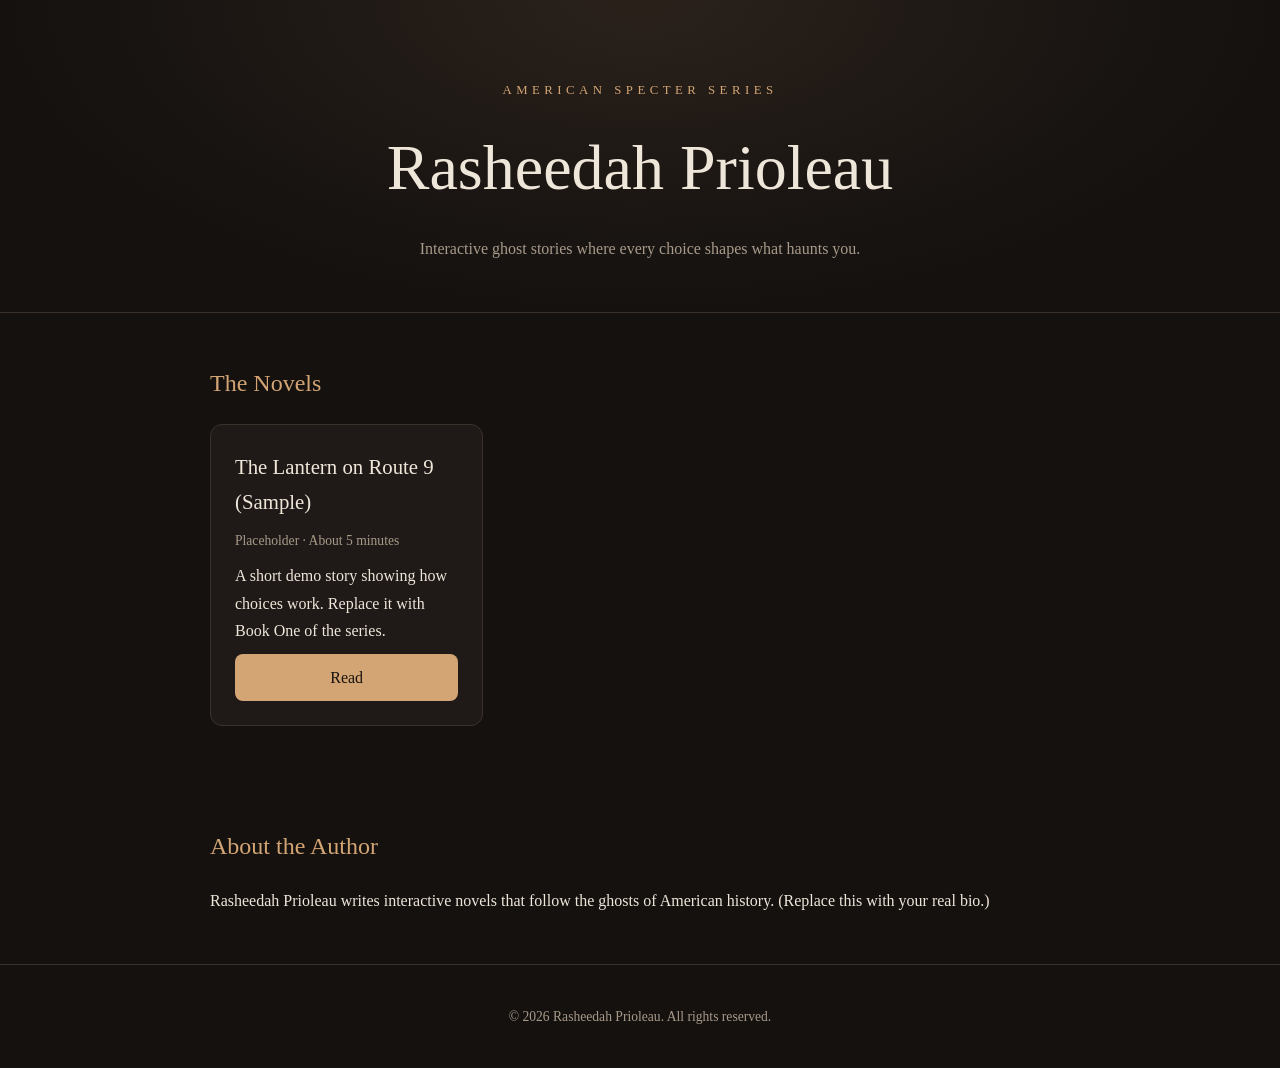
==== index.html @ ea6fbf70 "Add interactive novel site: landing page, reader, sample story Co-Authored-By: Claude Sonnet 5.5 <no" ====
<!DOCTYPE html>
<html lang="en">
<head>
<meta charset="UTF-8">
<meta name="viewport" content="width=device-width, initial-scale=1.0">
<title>Rasheedah Prioleau | American Specter Series</title>
<meta name="description" content="Interactive ghost stories from the American Specter Series by Rasheedah Prioleau.">
<link rel="stylesheet" href="css/style.css">
</head>
<body>
<header class="hero">
  <div class="series" id="series"></div>
  <h1 id="pen"></h1>
  <p id="tagline"></p>
</header>
<main class="wrap">
  <section><h2>The Novels</h2><div class="cards" id="cards"></div></section>
  <section><h2>About the Author</h2><p id="bio"></p></section>
</main>
<footer>&copy; <span id="year"></span> <span id="pen2"></span>. All rights reserved.</footer>
<script src="novels/library.js"></script>
<script>
var S = window.SITE;
function t(id, v){ document.getElementById(id).textContent = v; }
t('series', S.series); t('pen', S.penName); t('pen2', S.penName);
t('tagline', S.tagline); t('bio', S.bio); t('year', new Date().getFullYear());
var cards = document.getElementById('cards');
S.novels.forEach(function(n){
  var c = document.createElement('div'); c.className = 'card';
  var h = document.createElement('h3'); h.textContent = n.title;
  var m = document.createElement('div'); m.className = 'meta'; m.textContent = n.book + ' · ' + n.length;
  var p = document.createElement('p'); p.textContent = n.blurb;
  var a = document.createElement('a'); a.className = 'btn'; a.textContent = 'Read'; a.href = 'reader.html?novel=' + encodeURIComponent(n.slug);
  c.append(h, m, p, a); cards.appendChild(c);
});
</script>
</body>
</html>
---- css/style.css ----
:root{--bg:#14110f;--panel:#1f1a17;--ink:#efe6da;--muted:#a89a8a;--accent:#d4a574;--accent2:#8b5a3c;--line:#3a312b}
*{box-sizing:border-box;margin:0;padding:0}
body{background:var(--bg);color:var(--ink);font-family:Georgia,'Times New Roman',serif;line-height:1.7;min-height:100vh}
a{color:var(--accent)}
.wrap{max-width:900px;margin:0 auto;padding:0 20px}
header.hero{text-align:center;padding:80px 20px 50px;border-bottom:1px solid var(--line);background:radial-gradient(ellipse at top,#2a211b,var(--bg) 70%)}
.hero .series{letter-spacing:.35em;text-transform:uppercase;color:var(--accent);font-size:.8rem}
.hero h1{font-size:clamp(2.2rem,7vw,4rem);margin:12px 0;font-weight:normal}
.hero p{color:var(--muted);max-width:560px;margin:0 auto}
section{padding:50px 0}
h2{font-weight:normal;color:var(--accent);margin-bottom:20px;font-size:1.5rem}
.cards{display:grid;gap:20px;grid-template-columns:repeat(auto-fill,minmax(260px,1fr))}
.card{background:var(--panel);border:1px solid var(--line);border-radius:12px;padding:24px;display:flex;flex-direction:column;gap:10px}
.card h3{font-weight:normal;font-size:1.3rem}
.card .meta{color:var(--muted);font-size:.85rem}
.card p{flex:1}
.btn{display:inline-block;background:var(--accent);color:#1a120c;border:0;padding:10px 18px;border-radius:8px;font:inherit;cursor:pointer;text-decoration:none;text-align:center}
.btn:hover{background:#e6bb8a}
.btn.ghost{background:transparent;color:var(--accent);border:1px solid var(--accent2)}
footer{text-align:center;color:var(--muted);padding:40px 20px;border-top:1px solid var(--line);font-size:.85rem}
/* reader */
.reader{max-width:680px;margin:0 auto;padding:30px 20px 80px}
.topbar{display:flex;justify-content:space-between;align-items:center;gap:10px;margin-bottom:30px;font-size:.9rem}
.reader h1{font-weight:normal;font-size:1.6rem;margin-bottom:24px;color:var(--accent)}
#story p{margin-bottom:1.1em;font-size:1.15rem;animation:fade .5s ease}
#choices{display:flex;flex-direction:column;gap:12px;margin-top:30px}
#choices .btn{text-align:left}
.end{margin-top:30px;color:var(--accent);font-style:italic;text-align:center}
@keyframes fade{from{opacity:0;transform:translateY(8px)}to{opacity:1;transform:none}}
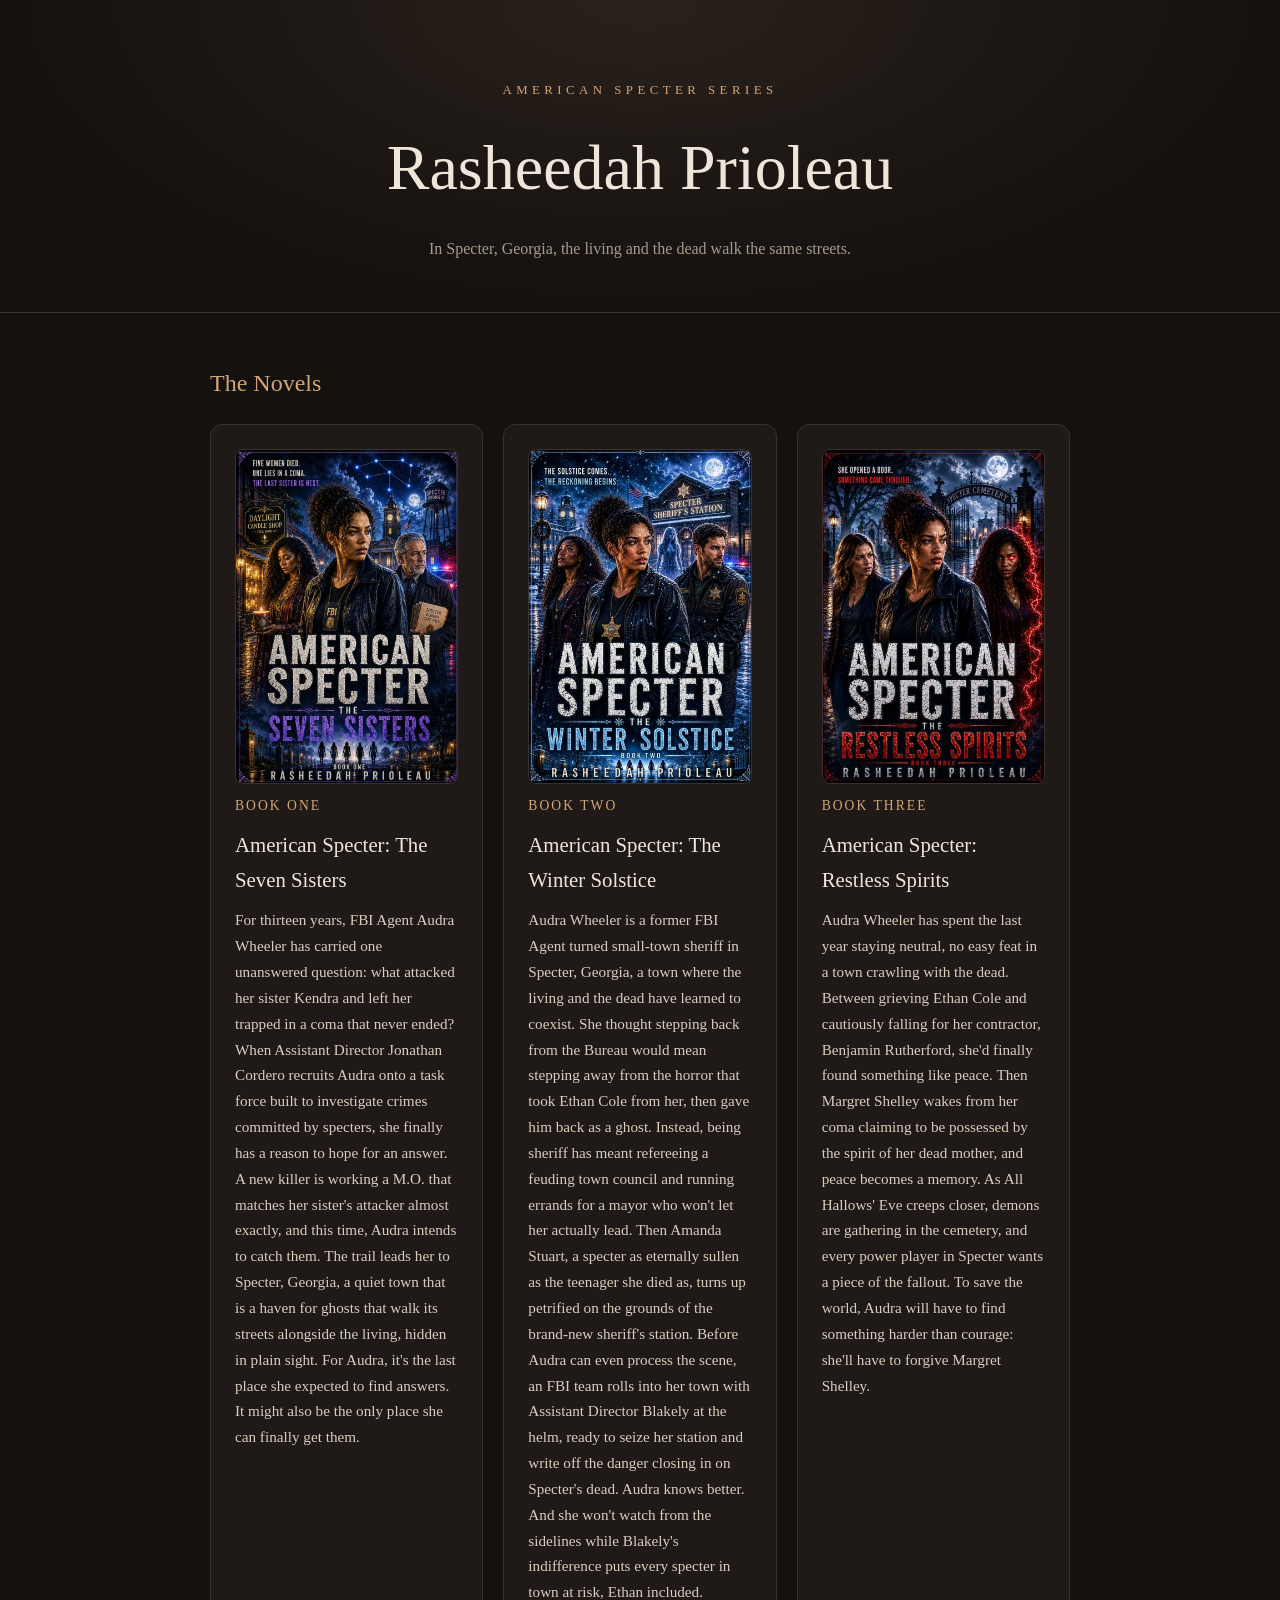
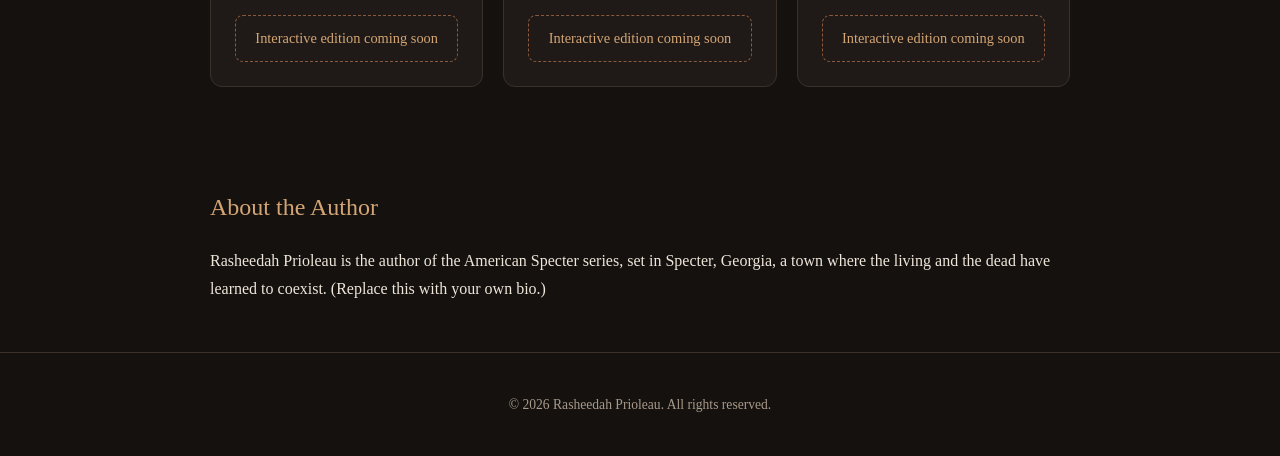
==== commit 83a01884: "Add American Specter books with covers and blurbs Co-Authored-By: Claude Sonnet 5.5 <noreply@anthrop" ====
--- a/index.html
+++ b/index.html
@@ -27,11 +27,19 @@
 var cards = document.getElementById('cards');
 S.novels.forEach(function(n){
   var c = document.createElement('div'); c.className = 'card';
+  var img = document.createElement('img'); img.className = 'cover'; img.src = n.cover; img.alt = 'Cover of ' + n.title; img.loading = 'lazy';
+  var m = document.createElement('div'); m.className = 'meta'; m.textContent = n.book;
   var h = document.createElement('h3'); h.textContent = n.title;
-  var m = document.createElement('div'); m.className = 'meta'; m.textContent = n.book + ' · ' + n.length;
   var p = document.createElement('p'); p.textContent = n.blurb;
-  var a = document.createElement('a'); a.className = 'btn'; a.textContent = 'Read'; a.href = 'reader.html?novel=' + encodeURIComponent(n.slug);
-  c.append(h, m, p, a); cards.appendChild(c);
+  c.append(img, m, h, p);
+  if(n.playable){
+    var a = document.createElement('a'); a.className = 'btn'; a.textContent = 'Read'; a.href = 'reader.html?novel=' + encodeURIComponent(n.slug);
+    c.appendChild(a);
+  } else {
+    var soon = document.createElement('div'); soon.className = 'soon'; soon.textContent = 'Interactive edition coming soon';
+    c.appendChild(soon);
+  }
+  cards.appendChild(c);
 });
 </script>
 </body>
--- a/css/style.css
+++ b/css/style.css
@@ -27,3 +27,8 @@
 #choices .btn{text-align:left}
 .end{margin-top:30px;color:var(--accent);font-style:italic;text-align:center}
 @keyframes fade{from{opacity:0;transform:translateY(8px)}to{opacity:1;transform:none}}
+.cover{width:100%;height:auto;border-radius:8px;border:1px solid var(--line);aspect-ratio:2/3;object-fit:cover}
+.card .meta{text-transform:uppercase;letter-spacing:.15em;color:var(--accent)}
+.card p{font-size:.95rem;color:#d9cdbf}
+.soon{border:1px dashed var(--accent2);color:var(--accent);padding:10px;border-radius:8px;text-align:center;font-size:.9rem}
+.cards{grid-template-columns:repeat(auto-fill,minmax(270px,1fr))}
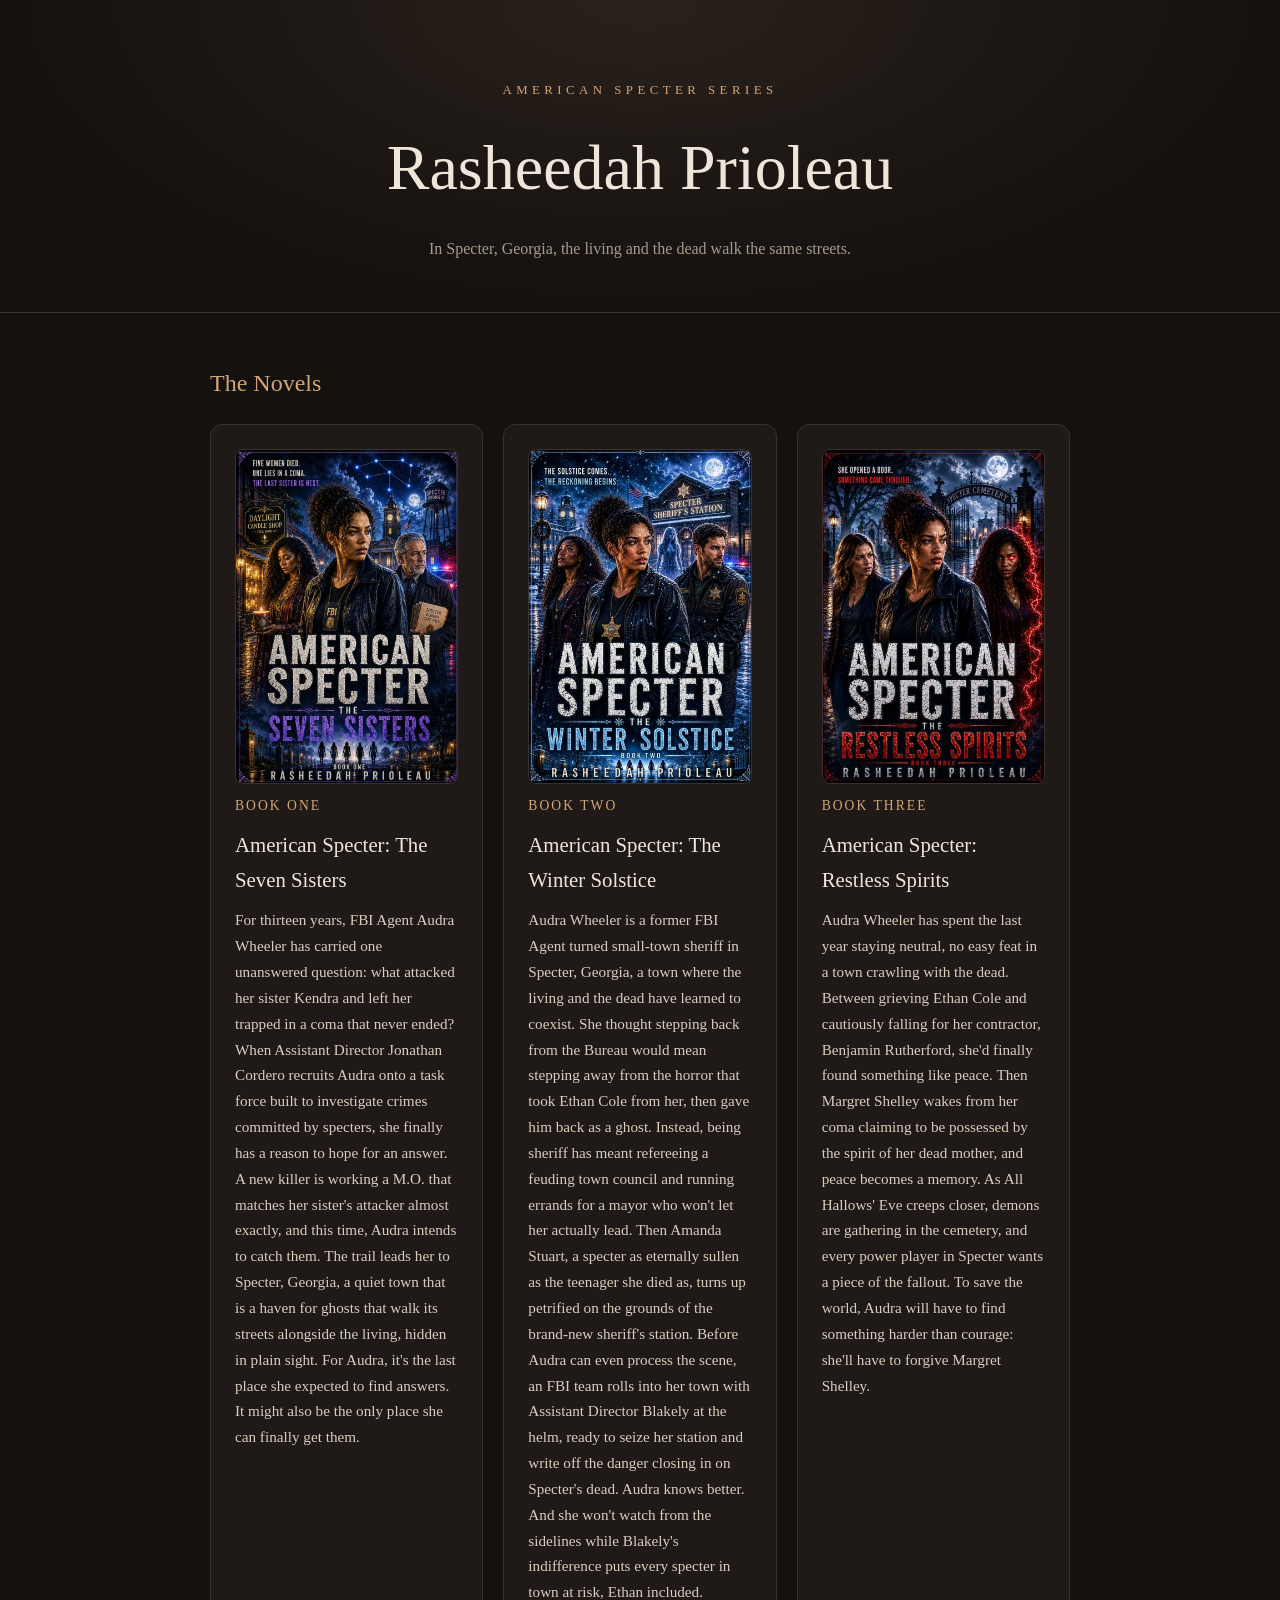
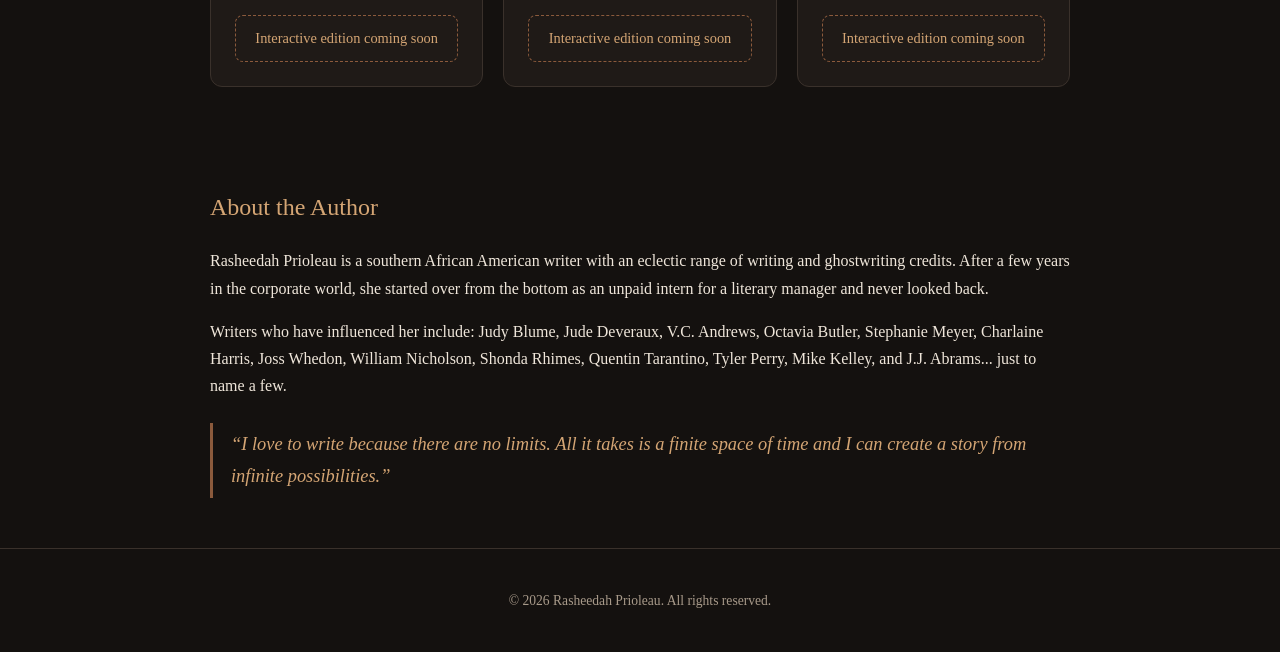
==== commit 1162e32a: "Add author bio and quote Co-Authored-By: Claude Sonnet 5.5 <noreply@anthropic.com> Claude-Session: h" ====
--- a/index.html
+++ b/index.html
@@ -15,7 +15,7 @@
 </header>
 <main class="wrap">
   <section><h2>The Novels</h2><div class="cards" id="cards"></div></section>
-  <section><h2>About the Author</h2><p id="bio"></p></section>
+  <section><h2>About the Author</h2><div id="bio"></div><blockquote id="quote"></blockquote></section>
 </main>
 <footer>&copy; <span id="year"></span> <span id="pen2"></span>. All rights reserved.</footer>
 <script src="novels/library.js"></script>
@@ -23,7 +23,8 @@
 var S = window.SITE;
 function t(id, v){ document.getElementById(id).textContent = v; }
 t('series', S.series); t('pen', S.penName); t('pen2', S.penName);
-t('tagline', S.tagline); t('bio', S.bio); t('year', new Date().getFullYear());
+t('tagline', S.tagline); t('quote', '\u201C' + S.quote + '\u201D');
+S.bio.forEach(function(x){ var e = document.createElement('p'); e.textContent = x; document.getElementById('bio').appendChild(e); }); t('year', new Date().getFullYear());
 var cards = document.getElementById('cards');
 S.novels.forEach(function(n){
   var c = document.createElement('div'); c.className = 'card';
--- a/css/style.css
+++ b/css/style.css
@@ -32,3 +32,5 @@
 .card p{font-size:.95rem;color:#d9cdbf}
 .soon{border:1px dashed var(--accent2);color:var(--accent);padding:10px;border-radius:8px;text-align:center;font-size:.9rem}
 .cards{grid-template-columns:repeat(auto-fill,minmax(270px,1fr))}
+#bio p{margin-bottom:1em}
+blockquote{border-left:3px solid var(--accent2);padding:6px 0 6px 18px;margin-top:24px;font-style:italic;color:var(--accent);font-size:1.15rem}
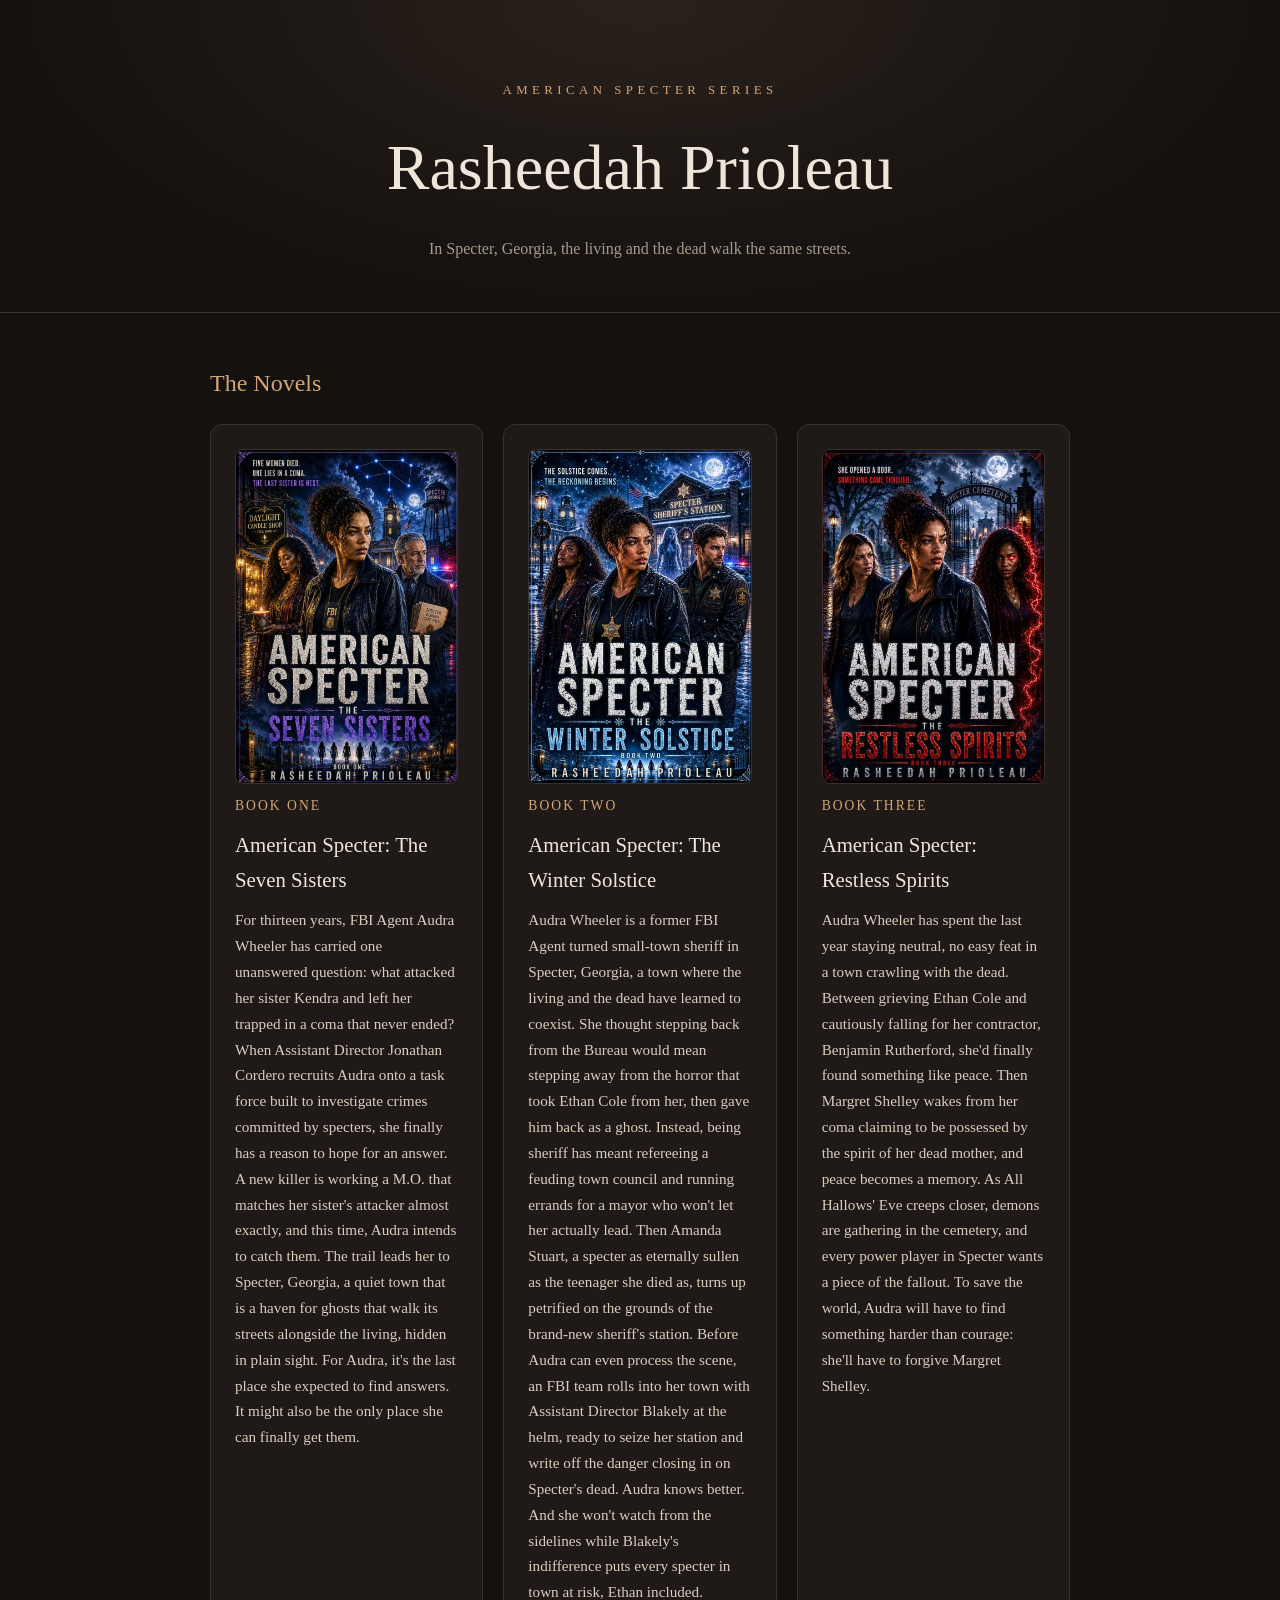
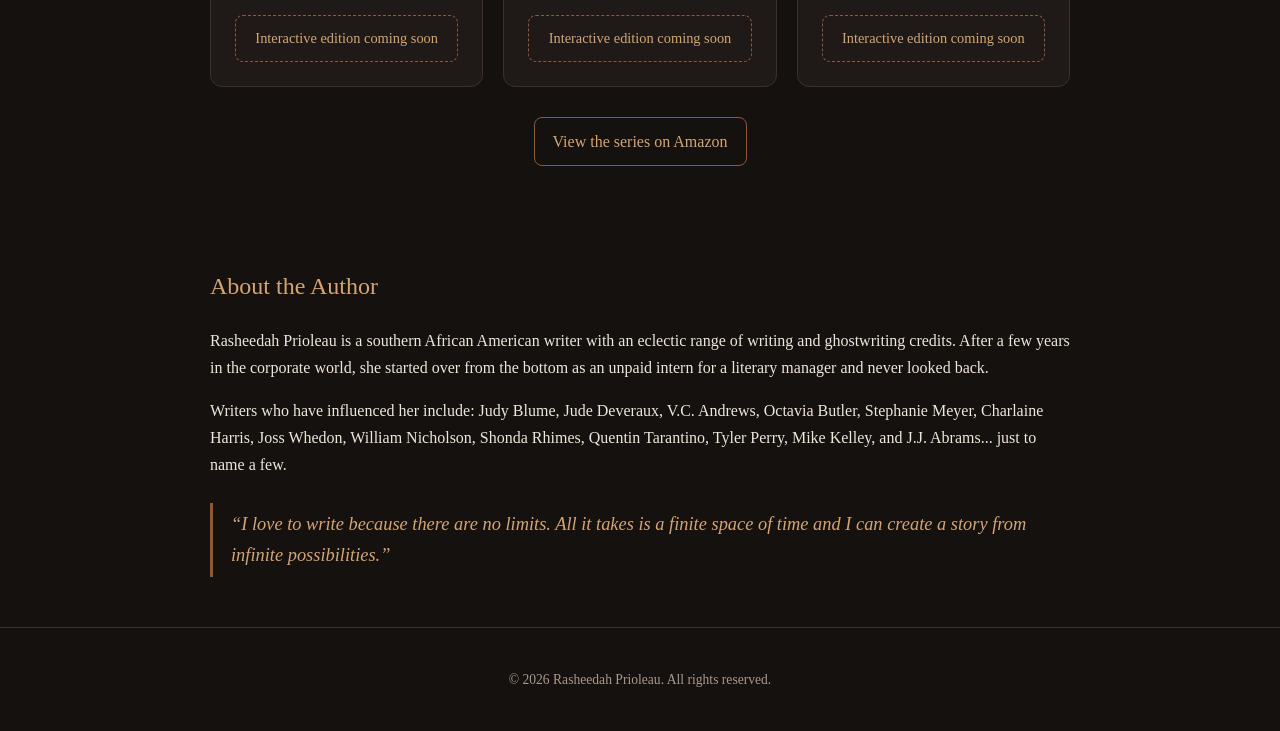
==== commit 5e835fc3: "Add Amazon series link Co-Authored-By: Claude Sonnet 5.5 <noreply@anthropic.com> Claude-Session: htt" ====
--- a/index.html
+++ b/index.html
@@ -14,7 +14,7 @@
   <p id="tagline"></p>
 </header>
 <main class="wrap">
-  <section><h2>The Novels</h2><div class="cards" id="cards"></div></section>
+  <section><h2>The Novels</h2><div class="cards" id="cards"></div><p class="series-link"><a class="btn ghost" id="amazon" target="_blank" rel="noopener">View the series on Amazon</a></p></section>
   <section><h2>About the Author</h2><div id="bio"></div><blockquote id="quote"></blockquote></section>
 </main>
 <footer>&copy; <span id="year"></span> <span id="pen2"></span>. All rights reserved.</footer>
@@ -25,6 +25,7 @@
 t('series', S.series); t('pen', S.penName); t('pen2', S.penName);
 t('tagline', S.tagline); t('quote', '\u201C' + S.quote + '\u201D');
 S.bio.forEach(function(x){ var e = document.createElement('p'); e.textContent = x; document.getElementById('bio').appendChild(e); }); t('year', new Date().getFullYear());
+document.getElementById('amazon').href = S.amazonSeries;
 var cards = document.getElementById('cards');
 S.novels.forEach(function(n){
   var c = document.createElement('div'); c.className = 'card';
--- a/css/style.css
+++ b/css/style.css
@@ -34,3 +34,4 @@
 .cards{grid-template-columns:repeat(auto-fill,minmax(270px,1fr))}
 #bio p{margin-bottom:1em}
 blockquote{border-left:3px solid var(--accent2);padding:6px 0 6px 18px;margin-top:24px;font-style:italic;color:var(--accent);font-size:1.15rem}
+.series-link{text-align:center;margin-top:30px}
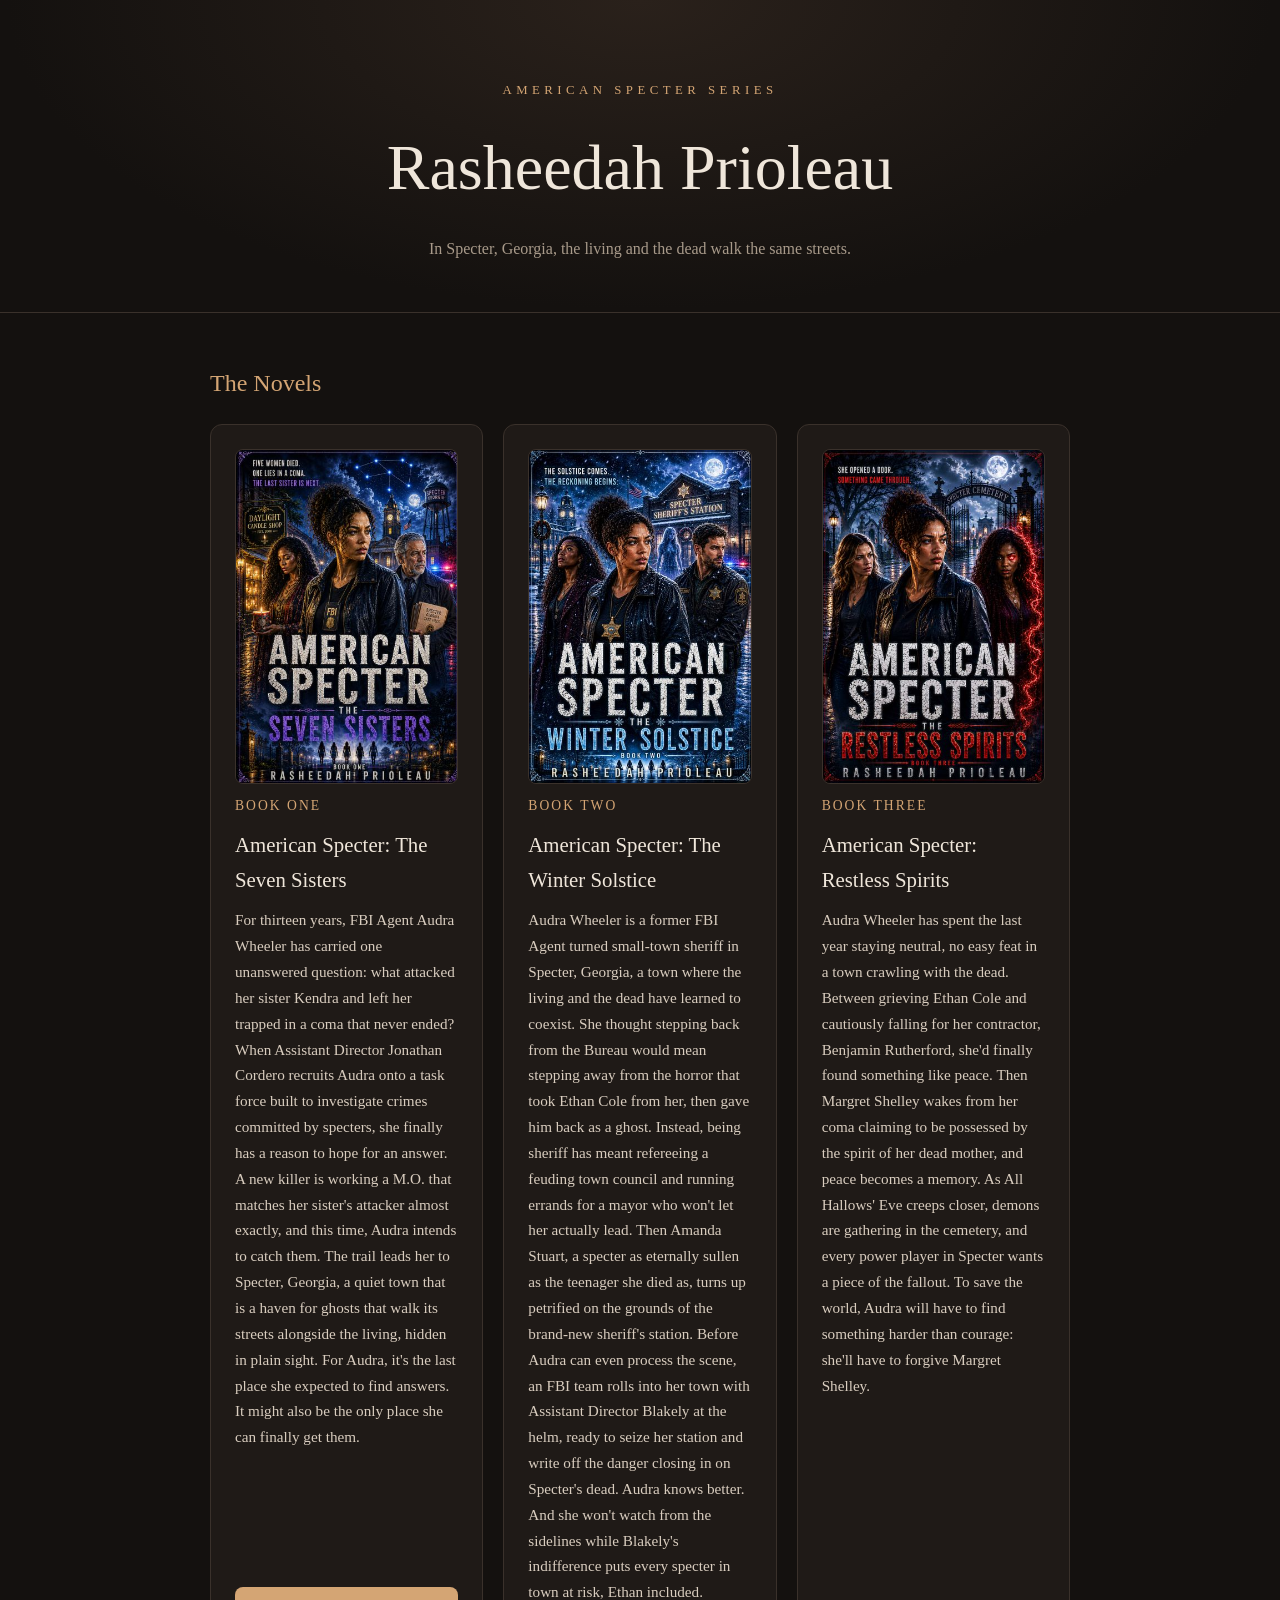
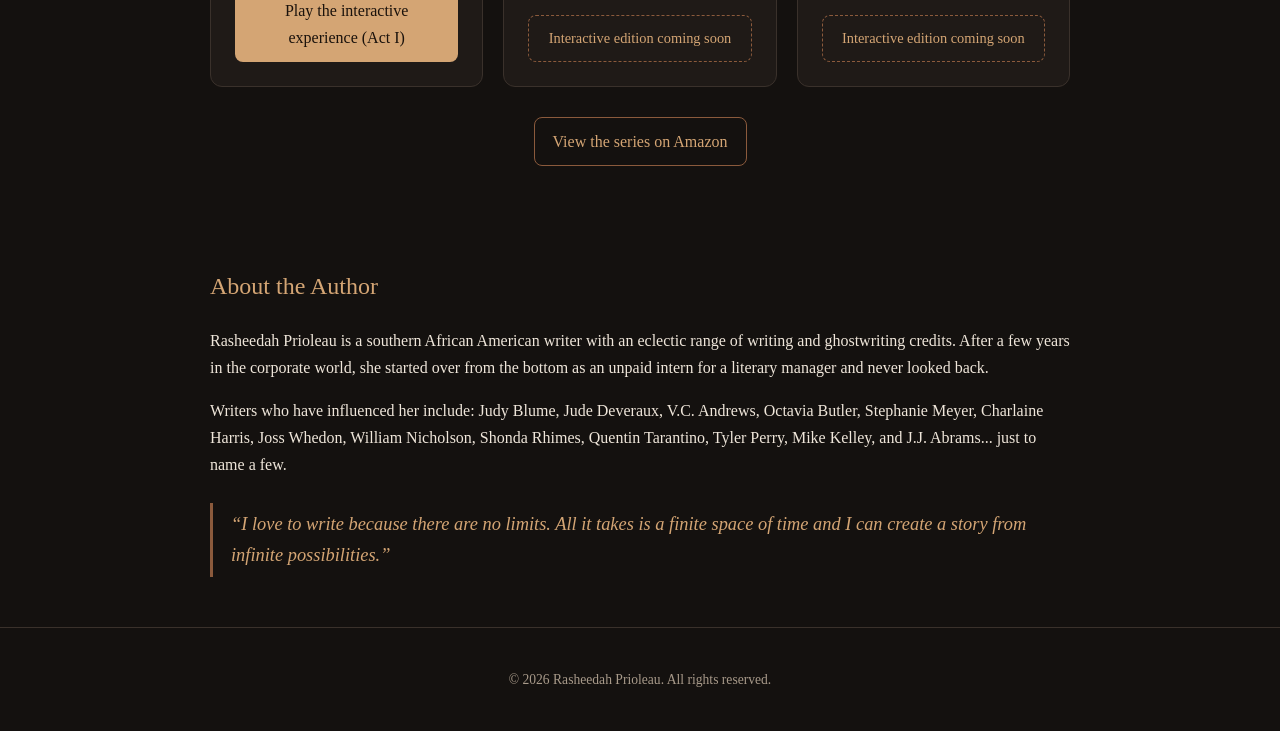
==== commit a2968a4c: "Add interactive experience engine and Act I of The Seven Sisters Co-Authored-By: Claude Sonnet 5.5 <" ====
--- a/index.html
+++ b/index.html
@@ -35,7 +35,7 @@
   var p = document.createElement('p'); p.textContent = n.blurb;
   c.append(img, m, h, p);
   if(n.playable){
-    var a = document.createElement('a'); a.className = 'btn'; a.textContent = 'Read'; a.href = 'reader.html?novel=' + encodeURIComponent(n.slug);
+    var a = document.createElement('a'); a.className = 'btn'; a.textContent = n.cta || 'Read'; a.href = n.url || ('reader.html?novel=' + encodeURIComponent(n.slug));
     c.appendChild(a);
   } else {
     var soon = document.createElement('div'); soon.className = 'soon'; soon.textContent = 'Interactive edition coming soon';
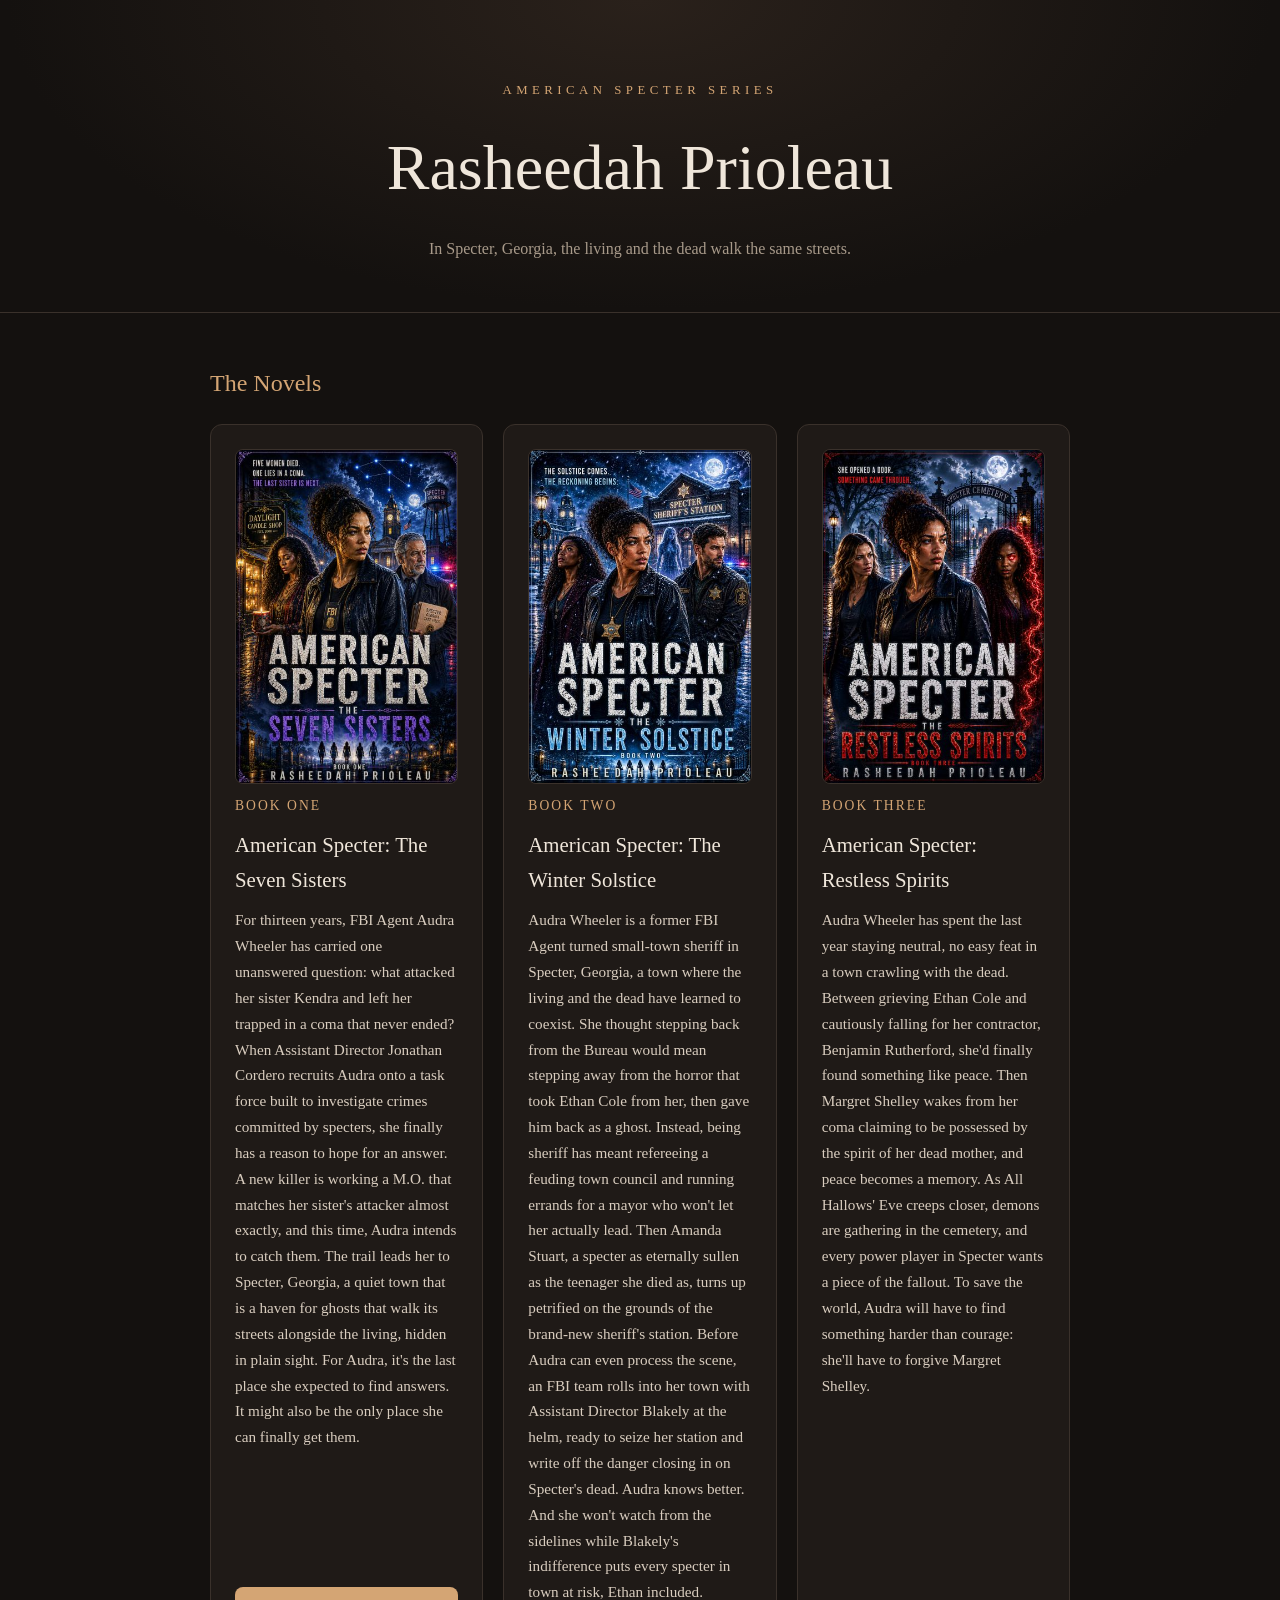
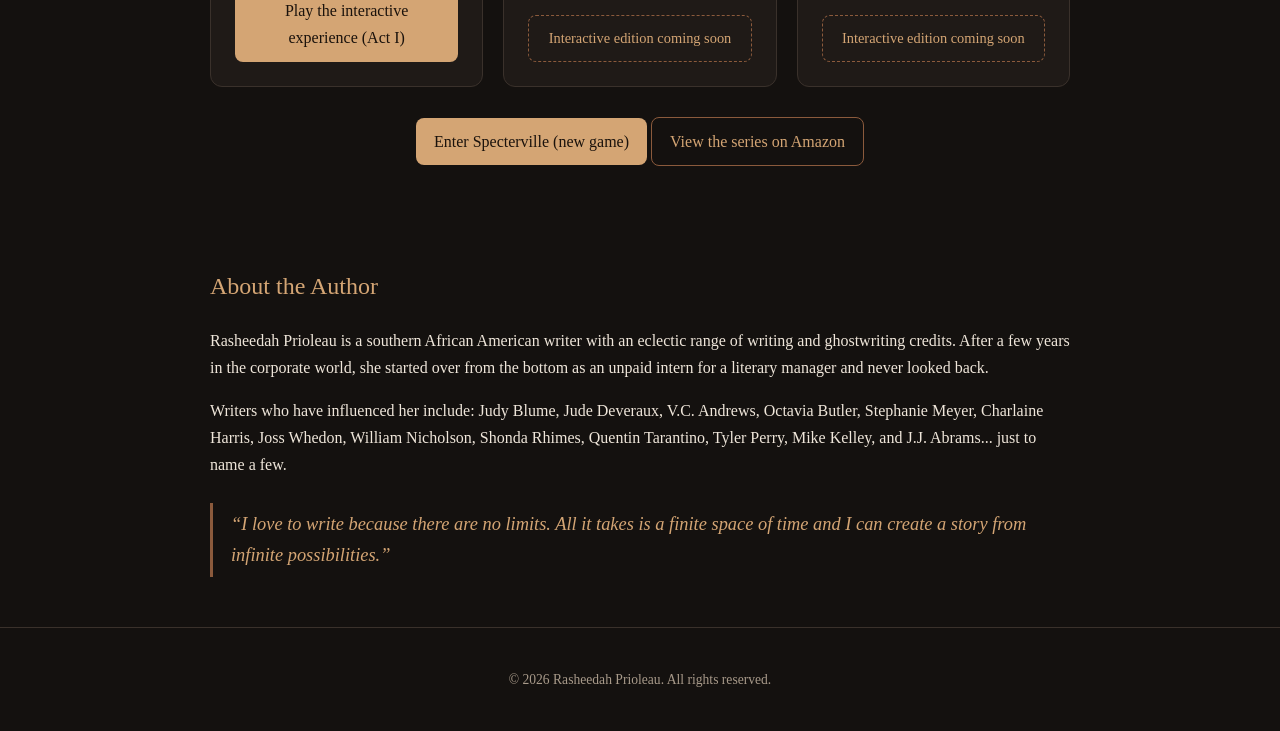
==== commit 2d6b85fc: "Add Specterville: explorable town investigation game, Case One (The Candle) Title hub with sealed do" ====
--- a/index.html
+++ b/index.html
@@ -14,7 +14,7 @@
   <p id="tagline"></p>
 </header>
 <main class="wrap">
-  <section><h2>The Novels</h2><div class="cards" id="cards"></div><p class="series-link"><a class="btn ghost" id="amazon" target="_blank" rel="noopener">View the series on Amazon</a></p></section>
+  <section><h2>The Novels</h2><div class="cards" id="cards"></div><p class="series-link"><a class="btn" href="specterville.html">Enter Specterville (new game)</a> <a class="btn ghost" id="amazon" target="_blank" rel="noopener">View the series on Amazon</a></p></section>
   <section><h2>About the Author</h2><div id="bio"></div><blockquote id="quote"></blockquote></section>
 </main>
 <footer>&copy; <span id="year"></span> <span id="pen2"></span>. All rights reserved.</footer>
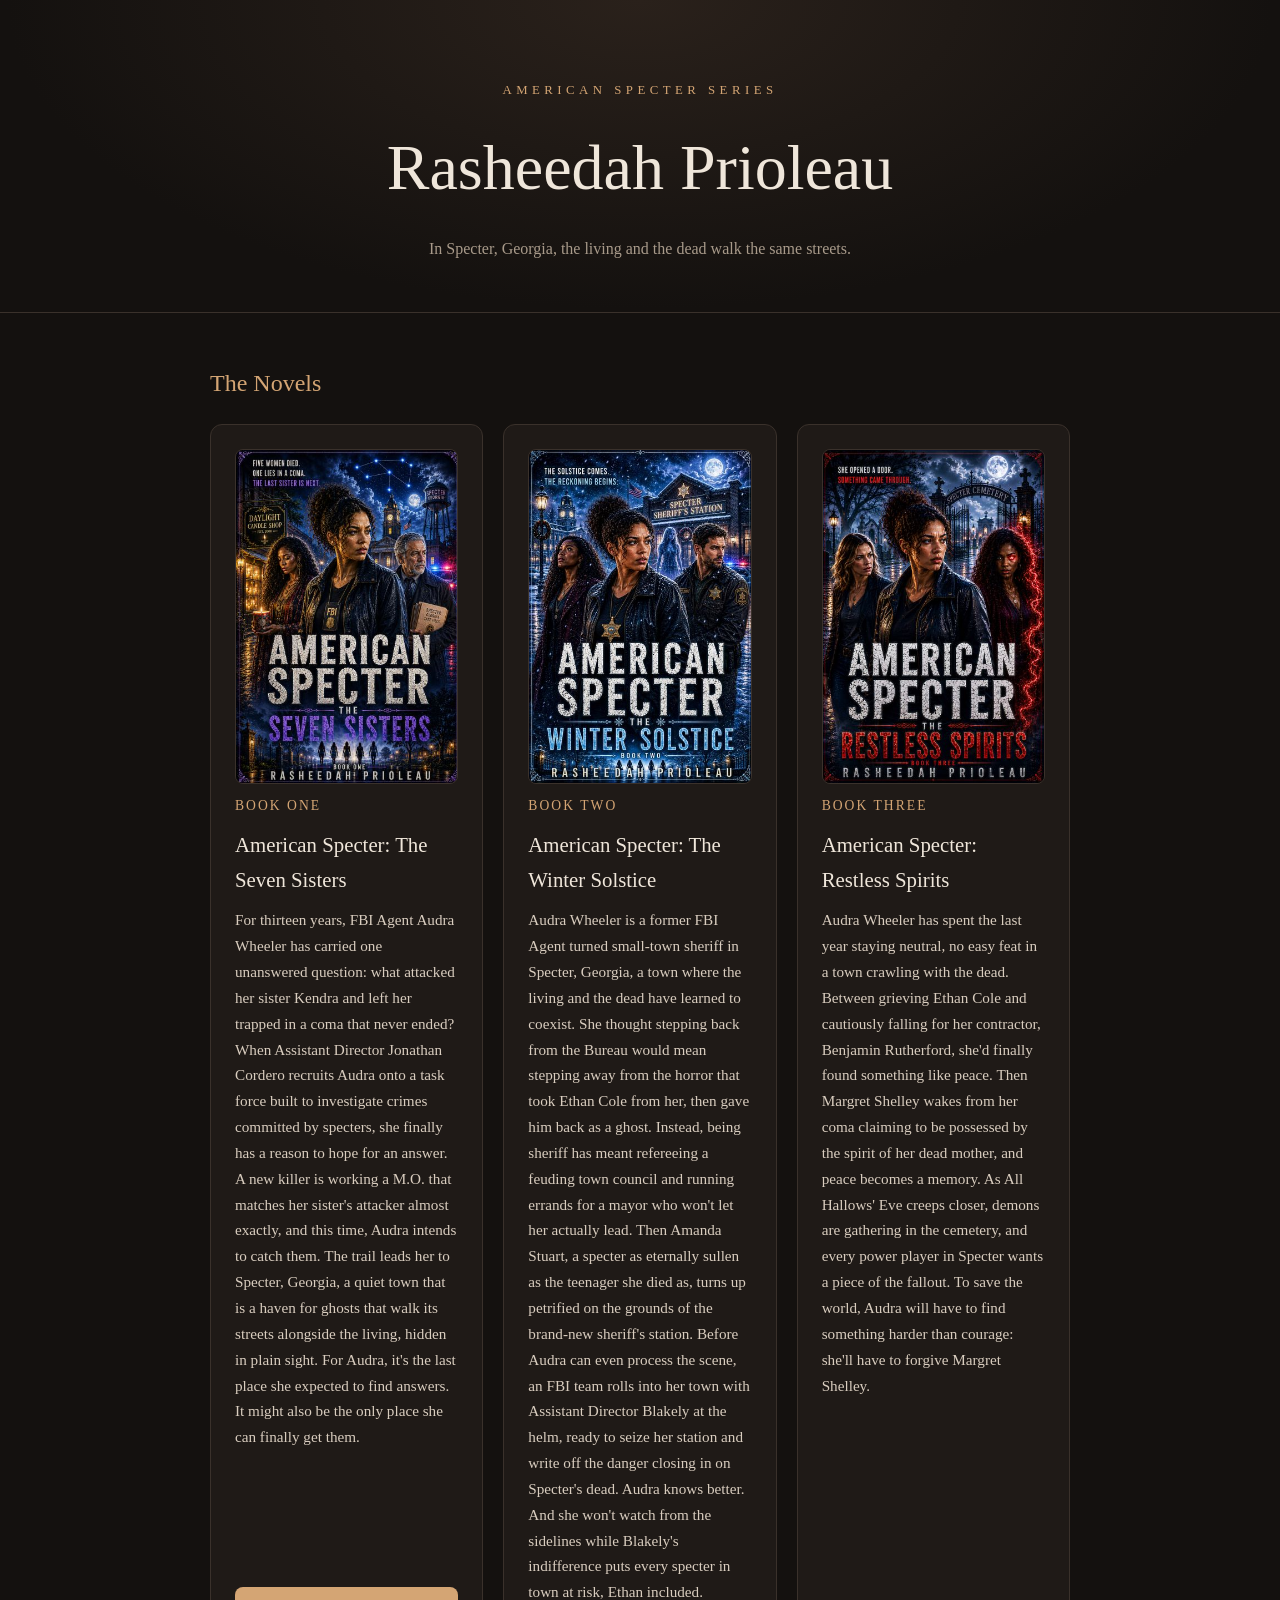
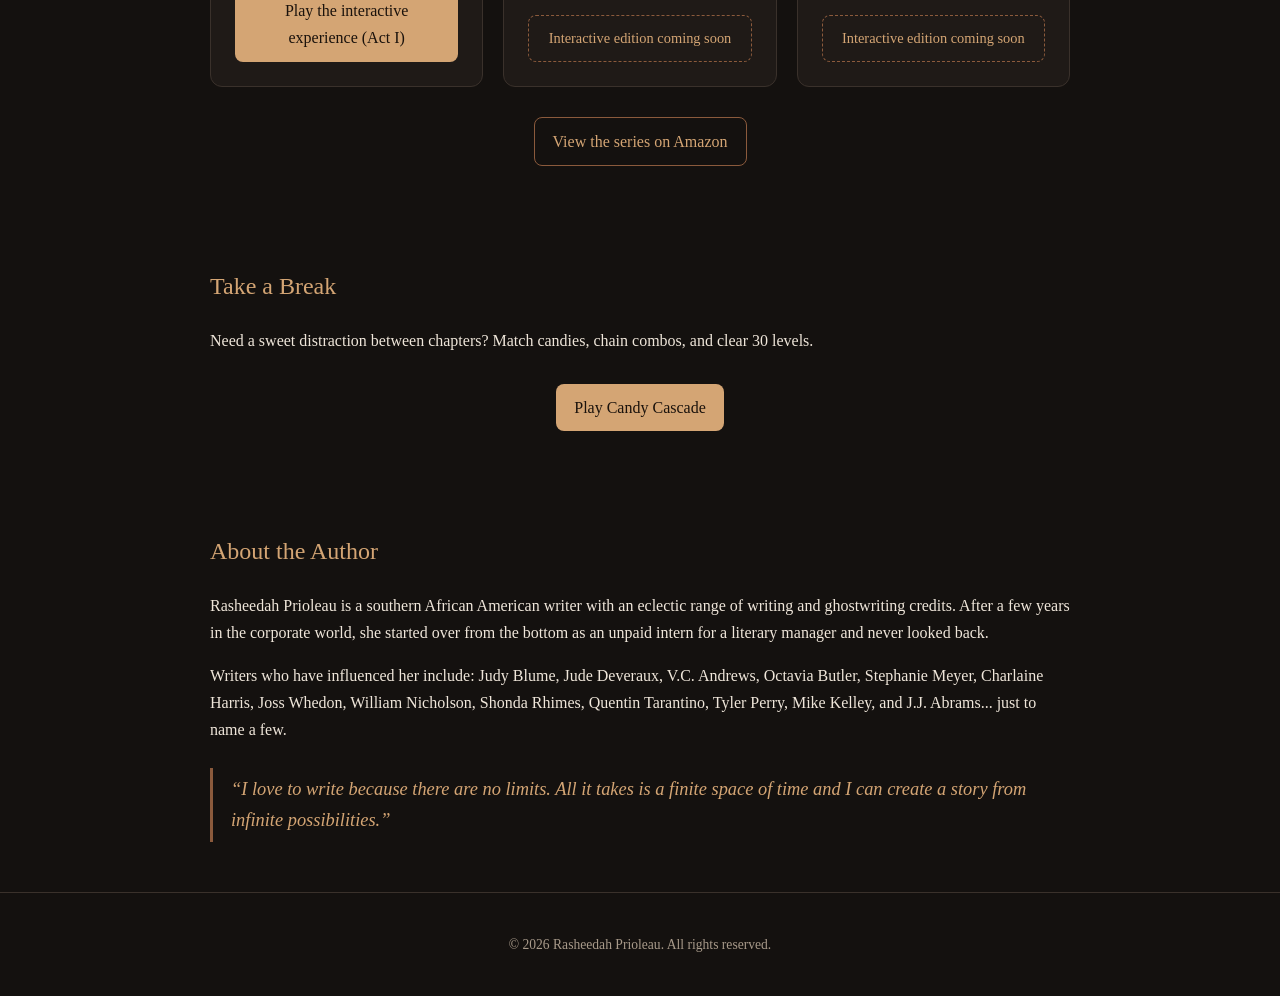
==== commit ec7c1cc5: "Link Candy Cascade from the home page Co-Authored-By: Claude Sonnet 5.5 <noreply@anthropic.com> Clau" ====
--- a/index.html
+++ b/index.html
@@ -14,7 +14,8 @@
   <p id="tagline"></p>
 </header>
 <main class="wrap">
-  <section><h2>The Novels</h2><div class="cards" id="cards"></div><p class="series-link"><a class="btn" href="specterville.html">Enter Specterville (new game)</a> <a class="btn ghost" id="amazon" target="_blank" rel="noopener">View the series on Amazon</a></p></section>
+  <section><h2>The Novels</h2><div class="cards" id="cards"></div><p class="series-link"><a class="btn ghost" id="amazon" target="_blank" rel="noopener">View the series on Amazon</a></p></section>
+  <section><h2>Take a Break</h2><p>Need a sweet distraction between chapters? Match candies, chain combos, and clear 30 levels.</p><p class="series-link"><a class="btn" href="game/index.html">Play Candy Cascade</a></p></section>
   <section><h2>About the Author</h2><div id="bio"></div><blockquote id="quote"></blockquote></section>
 </main>
 <footer>&copy; <span id="year"></span> <span id="pen2"></span>. All rights reserved.</footer>
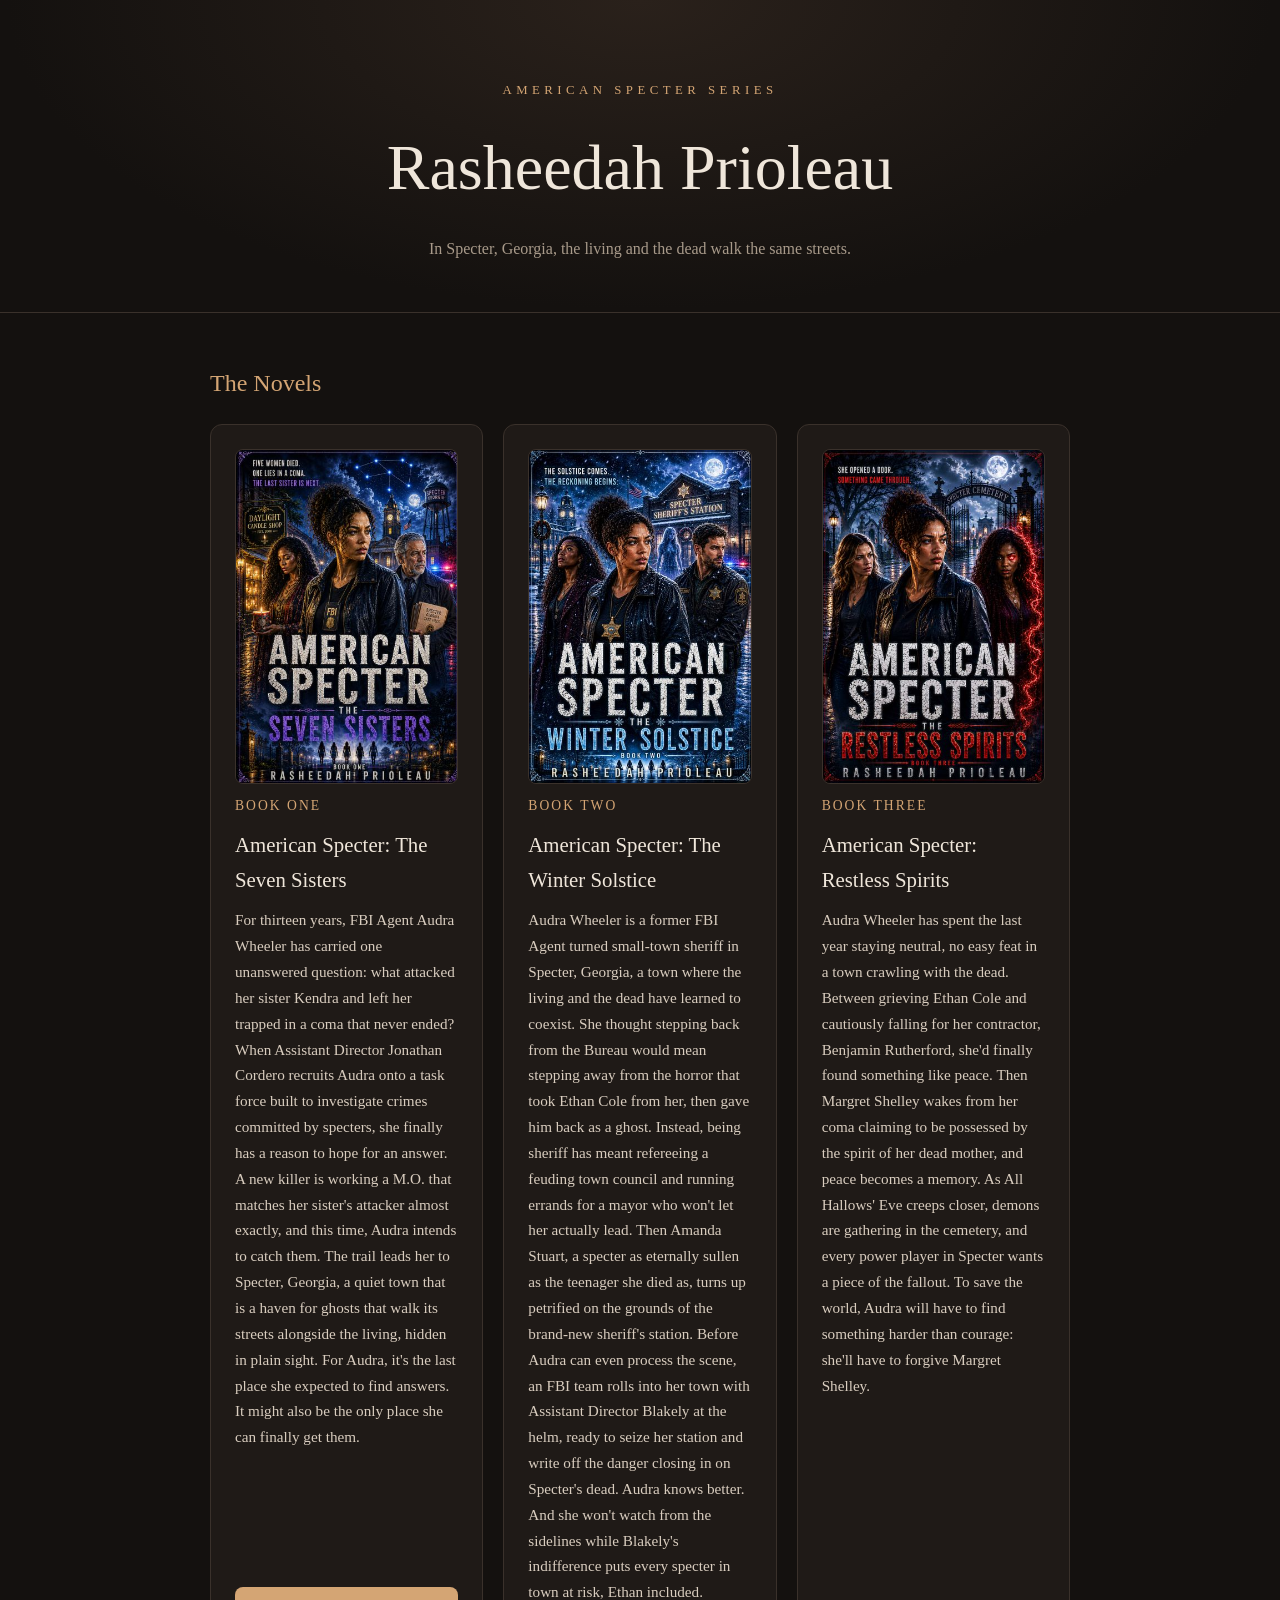
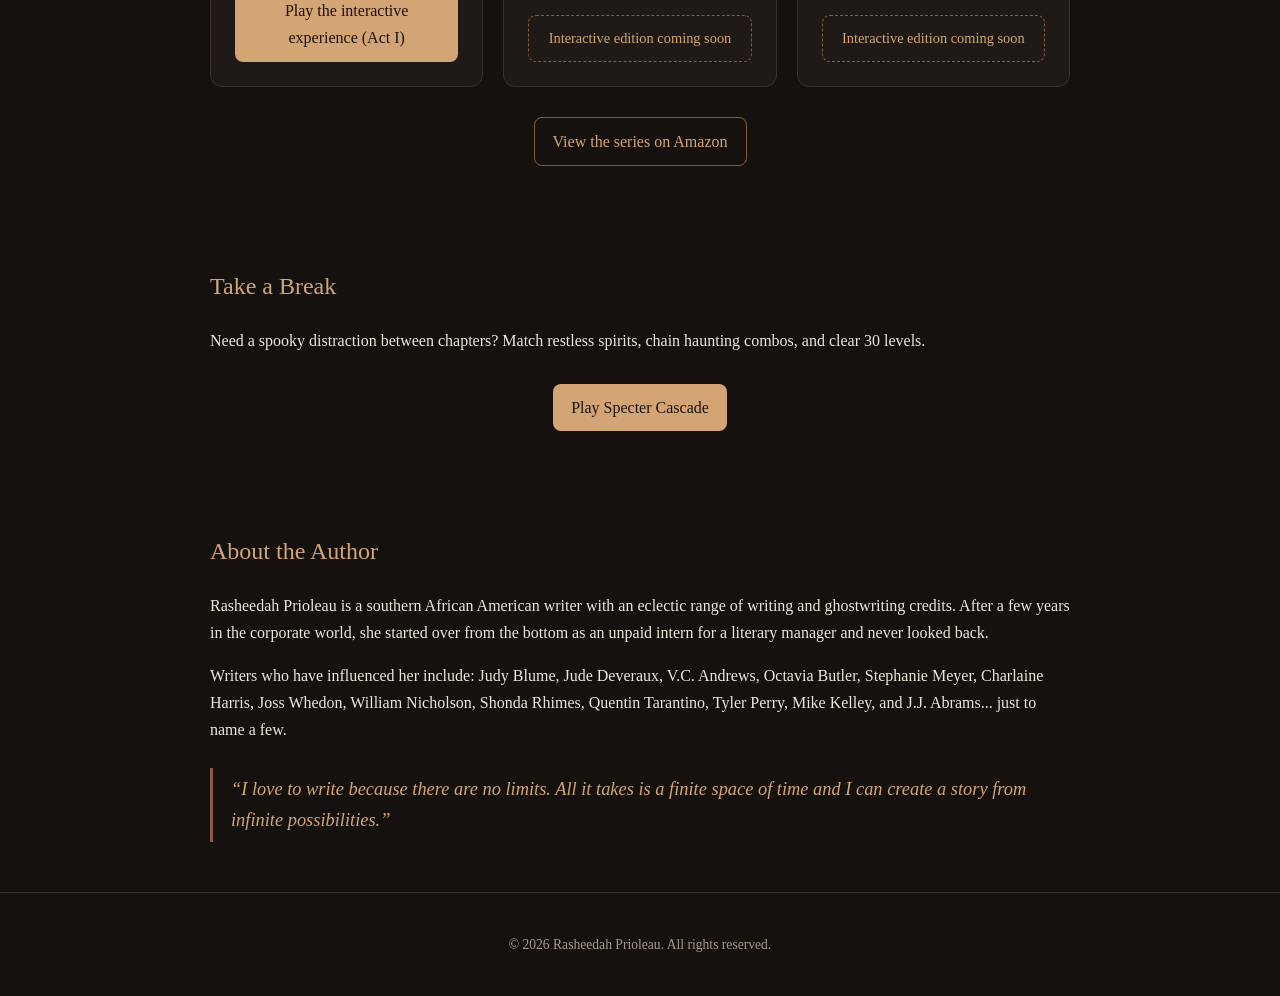
==== commit 4af30033: "Retheme as Specter Cascade: Halloween pieces and three American Specter stages Ghost/pumpkin/moon/po" ====
--- a/index.html
+++ b/index.html
@@ -15,7 +15,7 @@
 </header>
 <main class="wrap">
   <section><h2>The Novels</h2><div class="cards" id="cards"></div><p class="series-link"><a class="btn ghost" id="amazon" target="_blank" rel="noopener">View the series on Amazon</a></p></section>
-  <section><h2>Take a Break</h2><p>Need a sweet distraction between chapters? Match candies, chain combos, and clear 30 levels.</p><p class="series-link"><a class="btn" href="game/index.html">Play Candy Cascade</a></p></section>
+  <section><h2>Take a Break</h2><p>Need a spooky distraction between chapters? Match restless spirits, chain haunting combos, and clear 30 levels.</p><p class="series-link"><a class="btn" href="game/index.html">Play Specter Cascade</a></p></section>
   <section><h2>About the Author</h2><div id="bio"></div><blockquote id="quote"></blockquote></section>
 </main>
 <footer>&copy; <span id="year"></span> <span id="pen2"></span>. All rights reserved.</footer>
